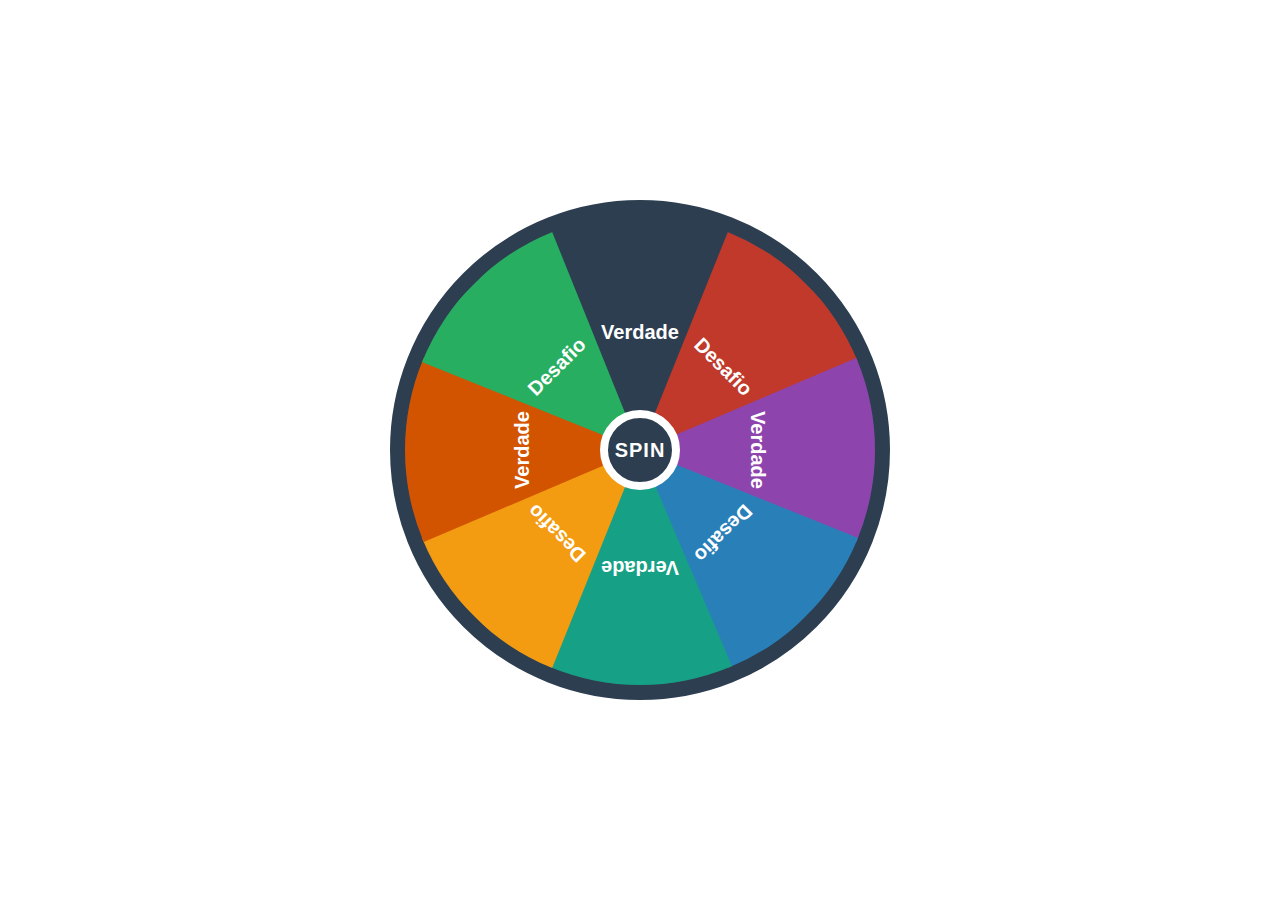
==== index.html @ f65947be "Add files via upload" ====
<!-- <html lang="en">
  <head>
    <meta charset="UTF-8" />
    <meta name="viewport" content="width=device-width, initial-scale=1.0" />
    <link rel="stylesheet" href="./index.css" />
    
    <title>Spin Wheel</title>
  </head>
  <body>
    <button id="spin">Spin</button>
    <span class="arrow"></span>
    <div class="container">
      <div class="one">1</div>
      <div class="two">2</div>
      <div class="three">3</div>
      <div class="four">4</div>
      <div class="five">5</div>
      <div class="six">6</div>
      <div class="seven">7</div>
      <div class="eight">8</div>
    </div>
    <script src="./index.js"></script>
  </body>
</html> -->
<html lang="en">
  <head>
    <meta charset="UTF-8" />
    <meta name="viewport" content="width=device-width, initial-scale=1.0" />
    <link rel="stylesheet" href="./index.css" />
    <script src="https://code.jquery.com/jquery-3.6.0.min.js"></script>

    
    <title>Spin Wheel</title>
  </head>
  <body>
    <button id="spin">Spin</button>
    <span class="arrow"></span>
    <div class="container">
      <div class="one">Verdade</div>
      <div class="two">Desafio</div>
      <div class="three">Verdade</div>
      <div class="four">Desafio</div>
      <div class="five">Verdade</div>
      <div class="six">Desafio</div>
      <div class="seven">Verdade</div>
      <div class="eight">Desafio</div>
    </div>
    <script src="./index.js"></script>
  </body>
</html>
---- index.css ----
/* *{
  box-sizing:border-box;
}

body{
  margin:0;
  padding:0;
  background-color: #34495e;
  display:flex;
  align-items:center;
  justify-content: center;
  height:100vh;
  overflow:hidden;
}

.container{
  width:500px;
  height:500px;
  background-color: #ccc;
  border-radius:50%;
  border:15px solid #dde;
  position: relative;
  overflow: hidden;
  transition: 5s;
}

.container div{
  height:50%;
  width:200px;
  position: absolute;
  clip-path: polygon(100% 0 , 50% 100% , 0 0 );
  transform:translateX(-50%);
  transform-origin:bottom;
  text-align:center;
  display:flex;
  align-items: center;
  justify-content: center;
  font-size:20px;
  font-weight:bold;
  font-family:sans-serif;
  color:#fff;
  left:135px;
}

.container .one{
  background-color: #3f51b5;
  left:50%;
}
.container .two{
  background-color: #ff9800;
  transform: rotate(45deg);
}
.container .three{
  background-color: #e91e63;
  transform:rotate(90deg);
}
.container .four{
  background-color: #4caf50;
  transform: rotate(135deg);
}
.container .five{
  background-color: #009688;
  transform: rotate(180deg);
}
.container .six{
  background-color: #795548;
  transform: rotate(225deg);
}
.container .seven{
  background-color: #9c27b0;
  transform: rotate(270deg);
}
.container .eight{
  background-color: #f44336;
  transform: rotate(315deg);
}

.arrow{
  position: absolute;
  top:0;
  left:50%;
  transform: translateX(-50%);
  color:#fff;
}

.arrow::before{
  content:"\1F817";
  font-size:50px;
}

#spin{
  position: absolute;
  top:50%;
  left:50%;
  transform:translate(-50%,-50%);
  z-index:10;
  background-color: #e2e2e2;
  text-transform: uppercase;
  border:8px solid #fff;
  font-weight:bold;
  font-size:20px;
  color:#a2a2a2;
  width: 80px;
  height:80px;
  font-family: sans-serif;
  border-radius:50%;
  cursor: pointer;
  outline:none;
  letter-spacing: 1px;
} */

*{
  box-sizing:border-box;
}

body{
  margin:0;
  padding:0;
  /* background-color: #2c3e50; */
  background-color: white;
  display:flex;
  align-items:center;
  justify-content: center;
  height:100vh;
  overflow:hidden;
}

.container{
  width:500px;
  height:500px;
  background-color: #34495e;
  border-radius:50%;
  border:15px solid #2c3e50;
  position: relative;
  overflow: hidden;
  transition: 5s;
}

.container div{
  height:50%;
  width:200px;
  position: absolute;
  clip-path: polygon(100% 0 , 50% 100% , 0 0 );
  transform:translateX(-50%);
  transform-origin:bottom;
  text-align:center;
  display:flex;
  align-items: center;
  justify-content: center;
  font-size:20px;
  font-weight:bold;
  font-family:sans-serif;
  color:#fff;
  left:135px;
}

.container .one{
  background-color: #2c3e50;
  left:50%;
}
.container .two{
  background-color: #c0392b;
  transform: rotate(45deg);
}
.container .three{
  background-color: #8e44ad;
  transform:rotate(90deg);
}
.container .four{
  background-color: #2980b9;
  transform: rotate(135deg);
}
.container .five{
  background-color: #16a085;
  transform: rotate(180deg);
}
.container .six{
  background-color: #f39c12;
  transform: rotate(225deg);
}
.container .seven{
  background-color: #d35400;
  transform: rotate(270deg);
}
.container .eight{
  background-color: #27ae60;
  transform: rotate(315deg);
}

.arrow{
  position: absolute;
  top:0;
  left:50%;
  transform: translateX(-50%);
  color:#fff;
}

.arrow::before{
  content:"\1F817";
  font-size:50px;
}

#spin{
  position: absolute;
  top:50%;
  left:50%;
  transform:translate(-50%,-50%);
  z-index:10;
  background-color: #2c3e50;
  text-transform: uppercase;
  border:8px solid #fff;
  font-weight:bold;
  font-size:20px;
  color:#fff;
  width: 80px;
  height:80px;
  font-family: sans-serif;
  border-radius:50%;
  cursor: pointer;
  outline:none;
  letter-spacing: 1px;
}
/* adiciona essas linhas de css para mudar a cor da seta quando a roleta parar em cada posição */
.container .one:after, .container .one:before{
  border-bottom: 30px solid #3f51b5;
}
.container .two:after, .container .two:before{
  border-bottom: 30px solid #ff9800;
}
.container .three:after, .container .three:before{
  border-bottom: 30px solid #e91e63;
}
.container .four:after, .container .four:before{
  border-bottom: 30px solid #4caf50;
}
.container .five:after, .container .five:before{
  border-bottom: 30px solid #009688;
}
.container .six:after, .container .six:before{
  border-bottom: 30px solid #795548;
}
.container .seven:after, .container .seven:before{
  border-bottom: 30px solid #9c27b0;
}
.container .eight:after, .container .eight:before{
  border-bottom: 30px solid #f44336;
}
.arrow.winner {
  color: #000000;
}
.arrow.winner::before{
  content:"\1F815";
}
---- index.css ----
/* *{
  box-sizing:border-box;
}

body{
  margin:0;
  padding:0;
  background-color: #34495e;
  display:flex;
  align-items:center;
  justify-content: center;
  height:100vh;
  overflow:hidden;
}

.container{
  width:500px;
  height:500px;
  background-color: #ccc;
  border-radius:50%;
  border:15px solid #dde;
  position: relative;
  overflow: hidden;
  transition: 5s;
}

.container div{
  height:50%;
  width:200px;
  position: absolute;
  clip-path: polygon(100% 0 , 50% 100% , 0 0 );
  transform:translateX(-50%);
  transform-origin:bottom;
  text-align:center;
  display:flex;
  align-items: center;
  justify-content: center;
  font-size:20px;
  font-weight:bold;
  font-family:sans-serif;
  color:#fff;
  left:135px;
}

.container .one{
  background-color: #3f51b5;
  left:50%;
}
.container .two{
  background-color: #ff9800;
  transform: rotate(45deg);
}
.container .three{
  background-color: #e91e63;
  transform:rotate(90deg);
}
.container .four{
  background-color: #4caf50;
  transform: rotate(135deg);
}
.container .five{
  background-color: #009688;
  transform: rotate(180deg);
}
.container .six{
  background-color: #795548;
  transform: rotate(225deg);
}
.container .seven{
  background-color: #9c27b0;
  transform: rotate(270deg);
}
.container .eight{
  background-color: #f44336;
  transform: rotate(315deg);
}

.arrow{
  position: absolute;
  top:0;
  left:50%;
  transform: translateX(-50%);
  color:#fff;
}

.arrow::before{
  content:"\1F817";
  font-size:50px;
}

#spin{
  position: absolute;
  top:50%;
  left:50%;
  transform:translate(-50%,-50%);
  z-index:10;
  background-color: #e2e2e2;
  text-transform: uppercase;
  border:8px solid #fff;
  font-weight:bold;
  font-size:20px;
  color:#a2a2a2;
  width: 80px;
  height:80px;
  font-family: sans-serif;
  border-radius:50%;
  cursor: pointer;
  outline:none;
  letter-spacing: 1px;
} */

*{
  box-sizing:border-box;
}

body{
  margin:0;
  padding:0;
  /* background-color: #2c3e50; */
  background-color: white;
  display:flex;
  align-items:center;
  justify-content: center;
  height:100vh;
  overflow:hidden;
}

.container{
  width:500px;
  height:500px;
  background-color: #34495e;
  border-radius:50%;
  border:15px solid #2c3e50;
  position: relative;
  overflow: hidden;
  transition: 5s;
}

.container div{
  height:50%;
  width:200px;
  position: absolute;
  clip-path: polygon(100% 0 , 50% 100% , 0 0 );
  transform:translateX(-50%);
  transform-origin:bottom;
  text-align:center;
  display:flex;
  align-items: center;
  justify-content: center;
  font-size:20px;
  font-weight:bold;
  font-family:sans-serif;
  color:#fff;
  left:135px;
}

.container .one{
  background-color: #2c3e50;
  left:50%;
}
.container .two{
  background-color: #c0392b;
  transform: rotate(45deg);
}
.container .three{
  background-color: #8e44ad;
  transform:rotate(90deg);
}
.container .four{
  background-color: #2980b9;
  transform: rotate(135deg);
}
.container .five{
  background-color: #16a085;
  transform: rotate(180deg);
}
.container .six{
  background-color: #f39c12;
  transform: rotate(225deg);
}
.container .seven{
  background-color: #d35400;
  transform: rotate(270deg);
}
.container .eight{
  background-color: #27ae60;
  transform: rotate(315deg);
}

.arrow{
  position: absolute;
  top:0;
  left:50%;
  transform: translateX(-50%);
  color:#fff;
}

.arrow::before{
  content:"\1F817";
  font-size:50px;
}

#spin{
  position: absolute;
  top:50%;
  left:50%;
  transform:translate(-50%,-50%);
  z-index:10;
  background-color: #2c3e50;
  text-transform: uppercase;
  border:8px solid #fff;
  font-weight:bold;
  font-size:20px;
  color:#fff;
  width: 80px;
  height:80px;
  font-family: sans-serif;
  border-radius:50%;
  cursor: pointer;
  outline:none;
  letter-spacing: 1px;
}
/* adiciona essas linhas de css para mudar a cor da seta quando a roleta parar em cada posição */
.container .one:after, .container .one:before{
  border-bottom: 30px solid #3f51b5;
}
.container .two:after, .container .two:before{
  border-bottom: 30px solid #ff9800;
}
.container .three:after, .container .three:before{
  border-bottom: 30px solid #e91e63;
}
.container .four:after, .container .four:before{
  border-bottom: 30px solid #4caf50;
}
.container .five:after, .container .five:before{
  border-bottom: 30px solid #009688;
}
.container .six:after, .container .six:before{
  border-bottom: 30px solid #795548;
}
.container .seven:after, .container .seven:before{
  border-bottom: 30px solid #9c27b0;
}
.container .eight:after, .container .eight:before{
  border-bottom: 30px solid #f44336;
}
.arrow.winner {
  color: #000000;
}
.arrow.winner::before{
  content:"\1F815";
}
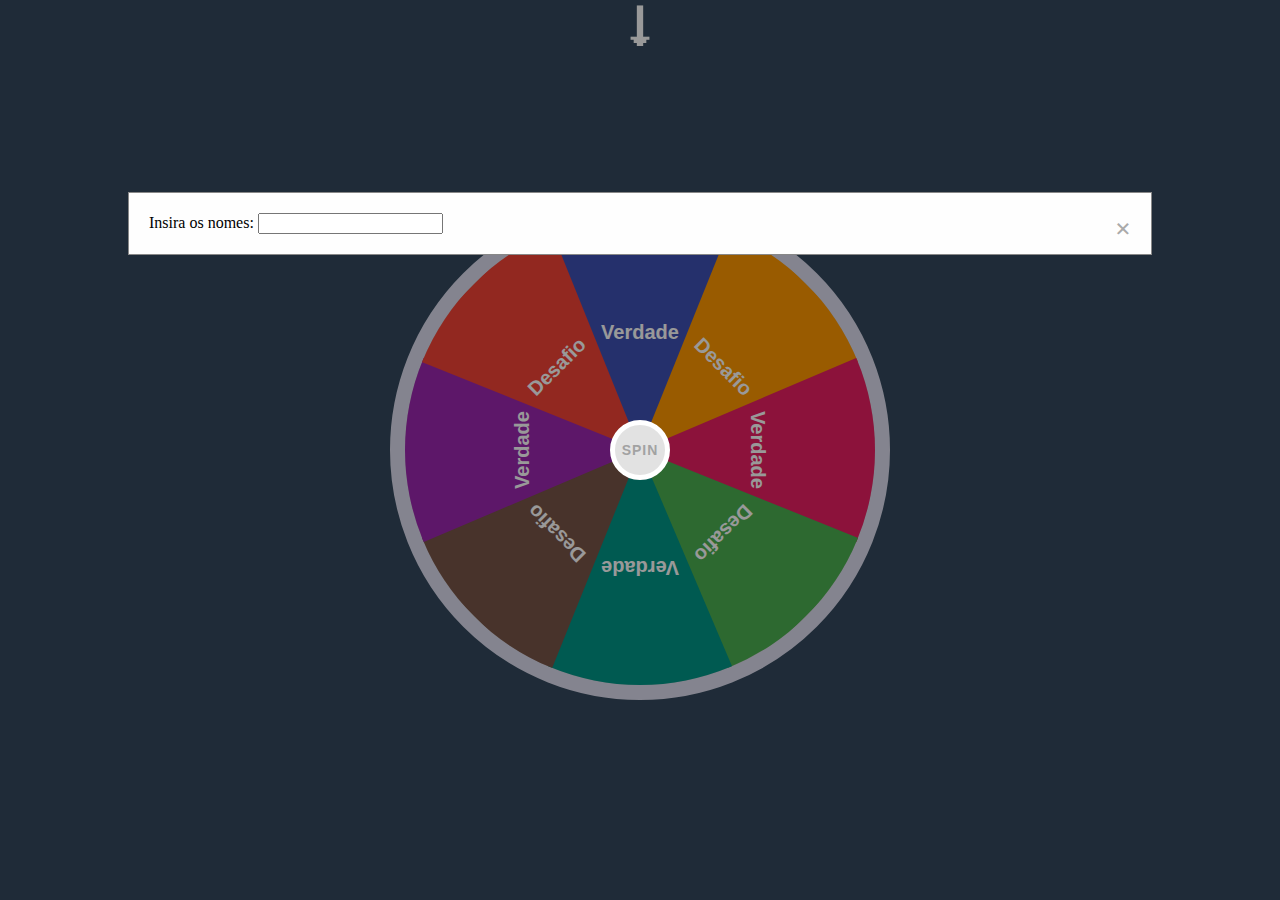
==== commit 5a579ca6: "Add files via upload" ====
--- a/index.html
+++ b/index.html
@@ -1,32 +1,11 @@
-<!-- <html lang="en">
-  <head>
-    <meta charset="UTF-8" />
-    <meta name="viewport" content="width=device-width, initial-scale=1.0" />
-    <link rel="stylesheet" href="./index.css" />
-    
-    <title>Spin Wheel</title>
-  </head>
-  <body>
-    <button id="spin">Spin</button>
-    <span class="arrow"></span>
-    <div class="container">
-      <div class="one">1</div>
-      <div class="two">2</div>
-      <div class="three">3</div>
-      <div class="four">4</div>
-      <div class="five">5</div>
-      <div class="six">6</div>
-      <div class="seven">7</div>
-      <div class="eight">8</div>
-    </div>
-    <script src="./index.js"></script>
-  </body>
-</html> -->
+
 <html lang="en">
   <head>
     <meta charset="UTF-8" />
     <meta name="viewport" content="width=device-width, initial-scale=1.0" />
     <link rel="stylesheet" href="./index.css" />
+    <link rel="stylesheet" type="text/css" href="./popup.css">
+    <script src="./popup.js"></script>
     <script src="https://code.jquery.com/jquery-3.6.0.min.js"></script>
 
     
@@ -45,7 +24,21 @@
       <div class="seven">Verdade</div>
       <div class="eight">Desafio</div>
     </div>
+
+         <!-- Conteúdo do pop-up -->
+    <div id="myModal" class="modal">
+
+     
+      <div class="modal-content">
+        <span class="close">&times;</span>
+        <label for="nome">Insira os nomes:</label>
+        <input type="text" id="nome" name="nome">
+      </div>
+  
+    </div>
+  
     <script src="./index.js"></script>
+    <script src="./popup.js"></script>
   </body>
 </html>
 
--- a/index.css
+++ b/index.css
@@ -1,4 +1,4 @@
-/* *{
+  *{
   box-sizing:border-box;
 }
 
@@ -28,8 +28,9 @@
   height:50%;
   width:200px;
   position: absolute;
-  clip-path: polygon(100% 0 , 50% 100% , 0 0 );
+  clip-path: polygon(100% 0 , 50% 100% , 0 0 );    
   transform:translateX(-50%);
+ 
   transform-origin:bottom;
   text-align:center;
   display:flex;
@@ -96,158 +97,15 @@
   z-index:10;
   background-color: #e2e2e2;
   text-transform: uppercase;
-  border:8px solid #fff;
+  border:5px solid #fff;
   font-weight:bold;
-  font-size:20px;
+  font-size:14px;
   color:#a2a2a2;
-  width: 80px;
-  height:80px;
+  width: 60px;
+  height:60px;
   font-family: sans-serif;
   border-radius:50%;
   cursor: pointer;
   outline:none;
   letter-spacing: 1px;
-} */
-
-*{
-  box-sizing:border-box;
-}
-
-body{
-  margin:0;
-  padding:0;
-  /* background-color: #2c3e50; */
-  background-color: white;
-  display:flex;
-  align-items:center;
-  justify-content: center;
-  height:100vh;
-  overflow:hidden;
-}
-
-.container{
-  width:500px;
-  height:500px;
-  background-color: #34495e;
-  border-radius:50%;
-  border:15px solid #2c3e50;
-  position: relative;
-  overflow: hidden;
-  transition: 5s;
-}
-
-.container div{
-  height:50%;
-  width:200px;
-  position: absolute;
-  clip-path: polygon(100% 0 , 50% 100% , 0 0 );
-  transform:translateX(-50%);
-  transform-origin:bottom;
-  text-align:center;
-  display:flex;
-  align-items: center;
-  justify-content: center;
-  font-size:20px;
-  font-weight:bold;
-  font-family:sans-serif;
-  color:#fff;
-  left:135px;
-}
-
-.container .one{
-  background-color: #2c3e50;
-  left:50%;
-}
-.container .two{
-  background-color: #c0392b;
-  transform: rotate(45deg);
-}
-.container .three{
-  background-color: #8e44ad;
-  transform:rotate(90deg);
-}
-.container .four{
-  background-color: #2980b9;
-  transform: rotate(135deg);
-}
-.container .five{
-  background-color: #16a085;
-  transform: rotate(180deg);
-}
-.container .six{
-  background-color: #f39c12;
-  transform: rotate(225deg);
-}
-.container .seven{
-  background-color: #d35400;
-  transform: rotate(270deg);
-}
-.container .eight{
-  background-color: #27ae60;
-  transform: rotate(315deg);
-}
-
-.arrow{
-  position: absolute;
-  top:0;
-  left:50%;
-  transform: translateX(-50%);
-  color:#fff;
-}
-
-.arrow::before{
-  content:"\1F817";
-  font-size:50px;
-}
-
-#spin{
-  position: absolute;
-  top:50%;
-  left:50%;
-  transform:translate(-50%,-50%);
-  z-index:10;
-  background-color: #2c3e50;
-  text-transform: uppercase;
-  border:8px solid #fff;
-  font-weight:bold;
-  font-size:20px;
-  color:#fff;
-  width: 80px;
-  height:80px;
-  font-family: sans-serif;
-  border-radius:50%;
-  cursor: pointer;
-  outline:none;
-  letter-spacing: 1px;
-}
-/* adiciona essas linhas de css para mudar a cor da seta quando a roleta parar em cada posição */
-.container .one:after, .container .one:before{
-  border-bottom: 30px solid #3f51b5;
-}
-.container .two:after, .container .two:before{
-  border-bottom: 30px solid #ff9800;
-}
-.container .three:after, .container .three:before{
-  border-bottom: 30px solid #e91e63;
-}
-.container .four:after, .container .four:before{
-  border-bottom: 30px solid #4caf50;
-}
-.container .five:after, .container .five:before{
-  border-bottom: 30px solid #009688;
-}
-.container .six:after, .container .six:before{
-  border-bottom: 30px solid #795548;
-}
-.container .seven:after, .container .seven:before{
-  border-bottom: 30px solid #9c27b0;
-}
-.container .eight:after, .container .eight:before{
-  border-bottom: 30px solid #f44336;
-}
-.arrow.winner {
-  color: #000000;
-}
-.arrow.winner::before{
-  content:"\1F815";
-}
+}  
--- a/popup.css
+++ b/popup.css
@@ -0,0 +1,35 @@
+/* Estilos para o pop-up */
+.modal {
+    display: none;
+    position: fixed;
+    z-index: 1;
+    left: 0;
+    top: 0;
+    width: 100%;
+    height: 100%;
+    overflow: auto;
+    background-color: rgba(0,0,0,0.4);
+  }
+  
+  .modal-content {
+    background-color: #fefefe;
+    margin: 15% auto;
+    padding: 20px;
+    border: 1px solid #888;
+    width: 80%;
+  }
+  
+  .close {
+    color: #aaa;
+    float: right;
+    font-size: 28px;
+    font-weight: bold;
+  }
+  
+  .close:hover,
+  .close:focus {
+    color: black;
+    text-decoration: none;
+    cursor: pointer;
+  }
+  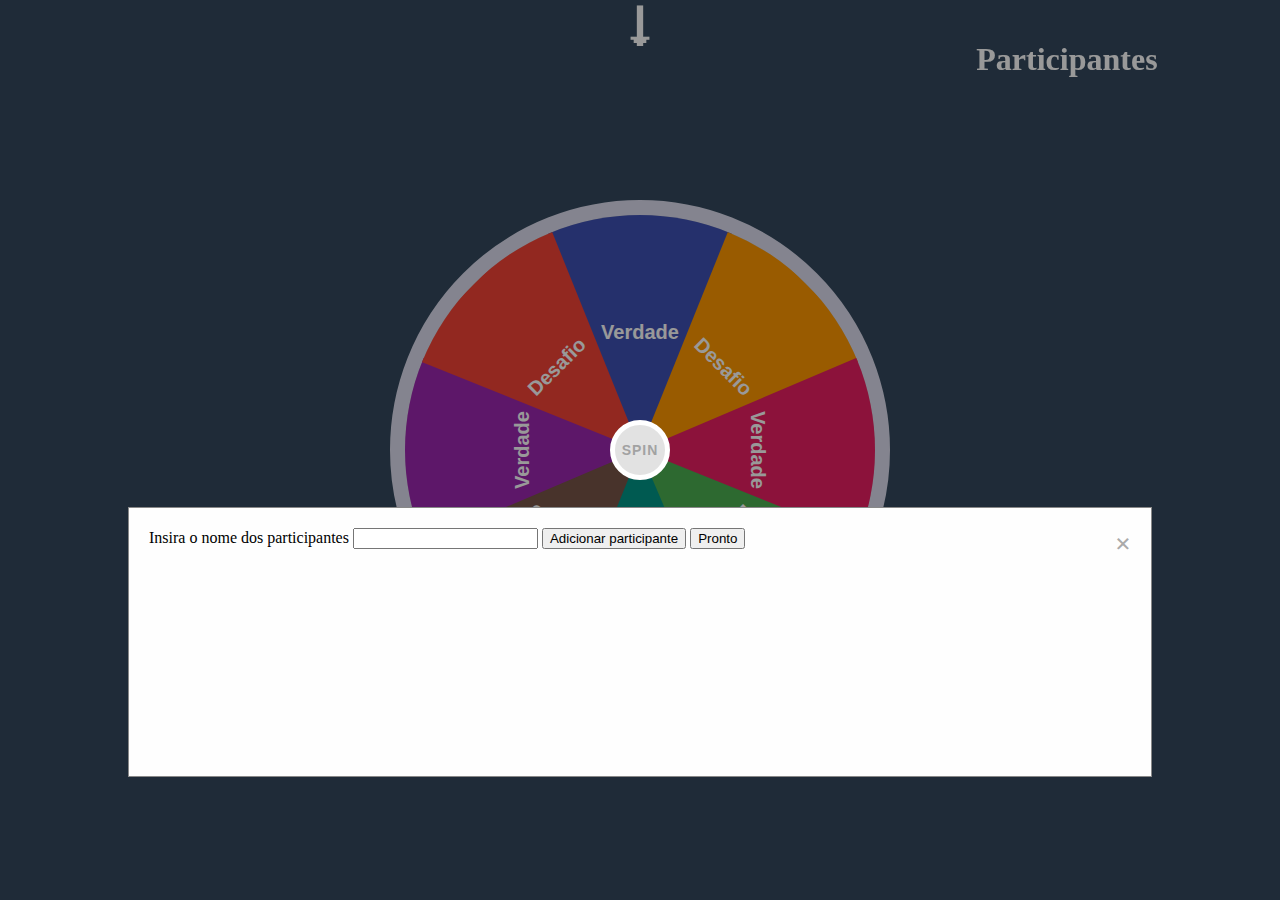
==== commit d596ec17: "Add files via upload" ====
--- a/index.html
+++ b/index.html
@@ -31,10 +31,21 @@
      
       <div class="modal-content">
         <span class="close">&times;</span>
-        <label for="nome">Insira os nomes:</label>
+        <label for="nome">Insira o nome dos participantes</label>
         <input type="text" id="nome" name="nome">
+        <button id="add-participant">Adicionar participante</button>
+        <button id="close-popup">Pronto</button>
+
+        <ul id="participants-list"></ul>
+        
       </div>
   
+    </div>
+   
+
+    <div id="participants-box">
+      <h1 id="participants-title">Participantes</h1>
+     
     </div>
   
     <script src="./index.js"></script>
--- a/index.css
+++ b/index.css
@@ -12,6 +12,30 @@
   height:100vh;
   overflow:hidden;
 }
+
+/* #myModal
+{
+  width: 50%;
+  height: 50%;
+  position: absolute;
+  background-color: black;
+  top: 50%;
+  left: 50%;
+  transform: translate(-50%, -50%);
+} */
+
+.modal-content
+{
+  width: 30%;
+  height: 30%;
+  position: absolute;
+  background-color: black;
+  top: 50%;
+  left: 50%;
+  padding-bottom: 50%;
+  transform: translate(-50%, -50%); 
+}
+
 
 .container{
   width:500px;
@@ -109,3 +133,61 @@
   outline:none;
   letter-spacing: 1px;
 }  
+
+
+
+
+
+
+
+#add-participant {
+  margin-bottom: 20px;
+}
+
+#participants-list {
+  list-style: none;
+  padding: 0;
+  margin: 0;
+}
+
+#participants-list li {
+  display: flex;
+  justify-content: space-between;
+  align-items: center;
+  padding: 5px 10px;
+  background-color: #fff;
+  border-radius: 5px;
+  margin-bottom: 5px;
+}
+
+#participants-list li button {
+  background-color: #f44336;
+  color: #fff;
+  border: none;
+  padding: 5px 10px;
+  border-radius: 5px;
+  cursor: pointer;
+  font-size: 12px;
+}
+
+#participants-title 
+{
+  position: fixed;
+  top: 0;
+  right: 8%;
+  padding: 20px;
+  color: #fff;
+
+
+}
+.participants-list {
+  position: fixed;
+  top: 70px;
+  right: 8%;
+  padding: 20px;
+  color: #fff;
+}
+
+
+
+
